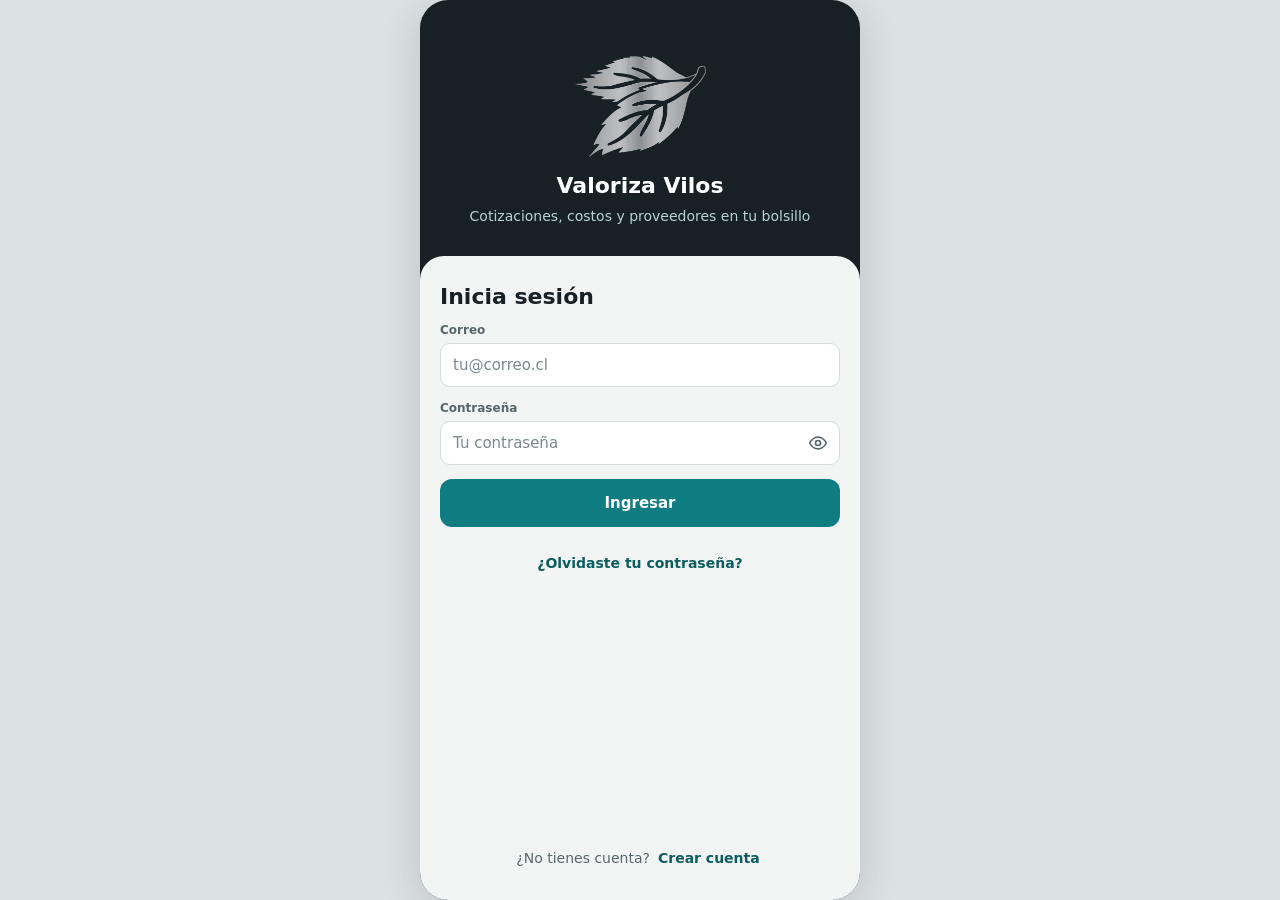
==== index.html @ d871b521 "Valoriza Vilos: app de cotizaciones con Supabase Cotizaciones, análisis de costos, proveedores, catá" ====
<!doctype html>
<html lang="es">
<head>
<meta charset="utf-8">
<meta name="viewport" content="width=device-width, initial-scale=1, viewport-fit=cover">
<meta name="theme-color" content="#172024">
<!-- Solo se ejecutan los scripts de la app: un texto que se cuele en la página no puede correr código. -->
<meta http-equiv="Content-Security-Policy" content="default-src 'self'; script-src 'self'; style-src 'self' 'unsafe-inline' https://fonts.googleapis.com; font-src https://fonts.gstatic.com; img-src 'self' data:; connect-src https://jrmqekojefcoanpzoxku.supabase.co; object-src 'none'; base-uri 'none'; form-action 'none'">
<title>Valoriza Vilos</title>
<link rel="icon" type="image/png" href="assets/logo.png">
<link rel="preconnect" href="https://fonts.googleapis.com">
<link rel="preconnect" href="https://fonts.gstatic.com" crossorigin>
<link href="https://fonts.googleapis.com/css2?family=Inter:wght@400;500;600;700&display=swap" rel="stylesheet">
<link rel="stylesheet" href="css/styles.css">
</head>
<body>
<div id="app"></div>
<noscript>Valoriza Vilos necesita JavaScript para funcionar.</noscript>
<script src="js/utils.js"></script>
<script src="js/icons.js"></script>
<script src="js/data.js"></script>
<script src="js/cloud.js"></script>
<script src="js/store.js"></script>
<script src="js/model.js"></script>
<script src="js/views/shell.js"></script>
<script src="js/views/auth.js"></script>
<script src="js/views/quotes.js"></script>
<script src="js/views/costs.js"></script>
<script src="js/views/providers.js"></script>
<script src="js/views/market.js"></script>
<script src="js/views/theme.js"></script>
<script src="js/views/catalog.js"></script>
<script src="js/dom.js"></script>
<script src="js/actions.js"></script>
<script src="js/app.js"></script>
</body>
</html>
---- css/styles.css ----
/* Valoriza Vilos — estilos.
   Los colores de acento (--acc*, --brand, --bg) los fija la app según la paleta elegida. */
:root {
  --acc: #0E7C80; --acc-d: #0A5E61; --acc-s: #E3F2F2; --acc-b: #BFD9DA; --acc-l: #4FC6C9;
  --brand: #172024; --bg: #F3F5F5;
  --ink: #172024; --ink-2: #3D4D52; --muted: #55666B; --placeholder: #7A898D;
  --surface: #FFFFFF; --surface-2: #F6F8F8; --track: #E9EEEE;
  --line: #E3E8E9; --line-input: #D5DDDE; --dash: #C9D3D4;
  --on-brand: #FFFFFF; --on-brand-2: #B6D3D4; --on-brand-3: #CFDADB;
  --danger: #B3261E; --danger-line: #EBD3D1; --danger-ink: #9A2A1F; --danger-bg: #FBEAE8;
  --warn-ink: #7A4B00; --warn-bg: #FFF3D6;
}

* { box-sizing: border-box; }
html, body { margin: 0; height: 100%; }
body { background: #DCE2E3; font-family: Inter, system-ui, sans-serif; color: var(--ink); -webkit-font-smoothing: antialiased; }
a { color: var(--acc); }
a:hover { color: var(--acc-d); }
button { font: inherit; cursor: pointer; color: inherit; }
h1, h2, h3, p { margin: 0; }
ul { list-style: none; margin: 0; padding: 0; }
:focus-visible { outline: 2px solid var(--acc); outline-offset: 2px; }

.ic { width: 20px; height: 20px; fill: none; stroke: currentColor; stroke-width: 2; stroke-linecap: round; stroke-linejoin: round; flex-shrink: 0; }
.scroll { scrollbar-width: none; }
.scroll::-webkit-scrollbar { display: none; }
.grow { flex: 1; }
.visually-hidden { position: absolute; width: 1px; height: 1px; opacity: 0; overflow: hidden; }

/* ---------- Marco de la app ---------- */
.app {
  position: relative; display: flex; flex-direction: column; overflow: hidden;
  width: 100%; max-width: 440px; height: 100vh; height: 100dvh; margin: 0 auto;
  background: var(--bg);
}
@media (min-width: 600px) {
  .app { height: min(100dvh, 900px); margin-top: max(0px, calc((100dvh - 900px) / 2)); border-radius: 28px; box-shadow: 0 8px 40px rgba(23, 32, 36, 0.16); }
}

/* ---------- Formularios ---------- */
.lbl { display: block; font-size: 12px; font-weight: 600; color: var(--muted); margin-bottom: 6px; }
.inp {
  width: 100%; height: 44px; border: 1px solid var(--line-input); border-radius: 10px; padding: 0 12px;
  font: inherit; font-size: 15px; background: var(--surface); color: var(--ink);
}
.inp:focus { outline: 2px solid var(--acc); outline-offset: -1px; border-color: var(--acc); }
.inp::placeholder { color: var(--placeholder); }
select.inp { padding: 0 8px; }
textarea.inp { height: 88px; padding: 10px 12px; resize: none; }
.inp-strong { font-weight: 600; }
.grid-2 { display: grid; grid-template-columns: repeat(2, minmax(0, 1fr)); gap: 10px; }
.grid-3 { display: grid; grid-template-columns: repeat(3, minmax(0, 1fr)); gap: 8px; }
.grid-2.tight { gap: 8px; }
.field-row { display: flex; gap: 8px; align-items: flex-end; }
.field-row > .grow { min-width: 0; }

/* ---------- Botones ---------- */
.btnp {
  flex: 1; min-height: 48px; display: flex; align-items: center; justify-content: center; gap: 8px;
  background: var(--acc); border: 0; color: #fff; border-radius: 12px; font-size: 15px; font-weight: 600; text-decoration: none;
}
.btnp:hover { color: #fff; background: var(--acc-d); }
.btn2 {
  flex: 1; min-height: 44px; display: flex; align-items: center; justify-content: center; gap: 8px;
  background: var(--surface); border: 1px solid var(--acc-b); color: var(--acc-d); border-radius: 12px; font-size: 14px; font-weight: 600;
}
.btn2.danger { color: var(--danger); border-color: var(--danger-line); }
.btn-block { flex: none; }
.icbtn {
  width: 44px; height: 44px; display: flex; align-items: center; justify-content: center; flex-shrink: 0;
  border-radius: 10px; border: 1px solid var(--danger-line); background: var(--surface); color: var(--danger);
}
.icon-btn {
  width: 44px; height: 44px; display: flex; align-items: center; justify-content: center; flex-shrink: 0;
  border: 1px solid var(--line); border-radius: 12px; background: var(--surface);
}
.linkbtn { align-self: center; min-height: 44px; padding: 0 12px; background: none; border: 0; color: var(--acc-d); font-size: 14px; font-weight: 600; }
.linkbtn.strong { padding: 0 4px; font-weight: 700; }
.danger-link { align-self: center; min-height: 44px; padding: 0 16px; background: none; border: 0; color: var(--danger); font-size: 14px; font-weight: 600; }
.btn-sm {
  flex-shrink: 0; min-height: 40px; padding: 0 12px; border-radius: 10px; background: var(--surface);
  border: 1px solid var(--acc-b); color: var(--acc-d); font-size: 13px; font-weight: 600;
}
.btn-row { display: flex; gap: 10px; }
.row:active { transform: scale(.99); }

/* ---------- Mensajes ---------- */
.alert { font-size: 13px; line-height: 1.4; color: var(--danger-ink); background: var(--danger-bg); padding: 10px 12px; border-radius: 10px; }
.notice { font-size: 13px; line-height: 1.4; color: var(--acc-d); background: var(--acc-s); padding: 10px 12px; border-radius: 10px; }
.warn { font-size: 13px; line-height: 1.5; color: var(--warn-ink); background: var(--warn-bg); padding: 10px 12px; border-radius: 10px; white-space: pre-line; }
.empty { border: 1.5px dashed var(--dash); border-radius: 16px; padding: 22px 20px; text-align: center; color: var(--muted); font-size: 14px; line-height: 1.5; }
.empty.lg { padding: 28px 20px; }
.lead { font-size: 14px; line-height: 1.5; color: var(--muted); }
.note { font-size: 13px; line-height: 1.5; color: var(--muted); }
.small { font-size: 12px; line-height: 1.4; color: var(--muted); }

/* ---------- Acceso ---------- */
.auth { flex: 1; display: flex; flex-direction: column; background: var(--brand); overflow-y: auto; }
.auth-hero { padding: 56px 24px 32px; display: flex; flex-direction: column; align-items: center; gap: 10px; text-align: center; }
.auth-logo { width: 132px; height: auto; display: block; margin-bottom: 6px; }
.auth-title { font-size: 22px; font-weight: 700; color: var(--on-brand); }
.auth-sub { font-size: 14px; color: var(--on-brand-2); }
.auth-head { padding: 20px 16px 24px; display: flex; align-items: center; gap: 12px; }
.auth-back { width: 44px; height: 44px; display: flex; align-items: center; justify-content: center; border: 1px solid #3A4A50; border-radius: 12px; background: transparent; color: var(--on-brand); }
.auth-eyebrow { font-size: 12px; color: var(--on-brand-2); }
.auth-head-title { font-size: 19px; font-weight: 700; color: var(--on-brand); }
.auth-sheet { flex: 1; background: var(--bg); border-radius: 24px 24px 0 0; padding: 28px 20px 20px; display: flex; flex-direction: column; gap: 14px; }
.auth-sheet.reg { padding-top: 24px; }
.h1 { font-size: 22px; font-weight: 700; }
.pass-field { position: relative; }
.pass-field .inp { padding-right: 52px; }
.pass-toggle { position: absolute; right: 0; top: 0; width: 44px; height: 44px; border: 0; background: none; color: var(--muted); display: flex; align-items: center; justify-content: center; }
.auth-switch { display: flex; justify-content: center; align-items: center; gap: 4px; font-size: 14px; color: var(--muted); }

/* ---------- Encabezado ---------- */
.topbar { display: flex; align-items: center; gap: 12px; padding: 14px 16px; background: var(--surface); border-bottom: 1px solid var(--line); flex-shrink: 0; min-height: 44px; }
.brand-badge { width: 44px; height: 44px; flex-shrink: 0; border-radius: 12px; background: var(--brand); display: flex; align-items: center; justify-content: center; }
.brand-badge img { width: 34px; height: auto; display: block; }
.topbar-text { display: flex; flex-direction: column; flex: 1; min-width: 0; }
.topbar-eyebrow { font-size: 12px; font-weight: 500; color: var(--muted); }
.topbar-title { font-size: 19px; font-weight: 700; white-space: nowrap; overflow: hidden; text-overflow: ellipsis; }
.avatar-btn { width: 44px; height: 44px; border-radius: 22px; border: 0; background: var(--acc-s); color: var(--acc-d); font-weight: 700; font-size: 14px; flex-shrink: 0; }
.avatar { width: 44px; height: 44px; border-radius: 22px; background: var(--brand); color: var(--acc-l); display: flex; align-items: center; justify-content: center; font-weight: 700; font-size: 14px; flex-shrink: 0; }

/* Menú de cuenta */
.layer { position: absolute; inset: 0; z-index: 30; }
.scrim { position: absolute; inset: 0; background: rgba(23, 32, 36, 0.25); border: 0; }
.popover { position: absolute; top: 70px; right: 12px; width: 268px; background: var(--surface); border-radius: 16px; box-shadow: 0 12px 32px rgba(23, 32, 36, 0.18); padding: 16px; display: flex; flex-direction: column; gap: 14px; }
.who { display: flex; align-items: center; gap: 12px; }
.who-text { display: flex; flex-direction: column; min-width: 0; }
.who-name { font-size: 15px; font-weight: 700; }
.who-mail { font-size: 13px; color: var(--muted); }
.ellipsis { white-space: nowrap; overflow: hidden; text-overflow: ellipsis; }

/* ---------- Contenido ---------- */
.main { flex: 1; overflow-y: auto; padding: 16px; display: flex; flex-direction: column; gap: 16px; }
.stack { display: flex; flex-direction: column; gap: 16px; }
.stack-14 { display: flex; flex-direction: column; gap: 14px; }
.stack-12 { display: flex; flex-direction: column; gap: 12px; }
.stack-10 { display: flex; flex-direction: column; gap: 10px; }
.pad-fab { padding-bottom: 72px; }
.card { background: var(--surface); border: 1px solid var(--line); border-radius: 16px; padding: 16px; display: flex; flex-direction: column; gap: 12px; }
.card.compact { padding: 14px; gap: 10px; }
.card.gap-10 { gap: 10px; }
.card.gap-14 { gap: 14px; }
.card-head { display: flex; flex-direction: column; gap: 4px; }
.card-head.tight { gap: 2px; }
.h2 { font-size: 17px; font-weight: 700; }
.h2.sm { font-size: 16px; }
.h3 { font-size: 14px; font-weight: 700; margin-top: 6px; }
.section-head { display: flex; align-items: baseline; justify-content: space-between; gap: 8px; }
.count { font-size: 13px; color: var(--muted); flex-shrink: 0; }

.hero-card { background: var(--brand); color: var(--on-brand); border-radius: 18px; padding: 18px; display: flex; flex-direction: column; gap: 6px; }
.hero-card.sm { padding: 16px; }
.hero-label { font-size: 13px; color: var(--on-brand-2); }
.hero-amount { font-size: 30px; font-weight: 700; letter-spacing: -0.5px; }
.hero-meta { font-size: 13px; color: var(--on-brand-3); }
.hero-title { font-size: 18px; font-weight: 700; }
.hero-text { font-size: 13px; line-height: 1.5; color: var(--on-brand-3); }

/* Filas de lista */
.list { display: flex; flex-direction: column; gap: 10px; }
.row-card { display: flex; align-items: center; gap: 12px; width: 100%; text-align: left; background: var(--surface); border: 1px solid var(--line); border-radius: 14px; padding: 14px; }
.tile-icon { width: 44px; height: 44px; border-radius: 12px; background: var(--acc-s); color: var(--acc); display: flex; align-items: center; justify-content: center; flex-shrink: 0; }
.row-main { display: flex; flex-direction: column; gap: 2px; flex: 1; min-width: 0; }
.row-title { font-size: 15px; font-weight: 600; white-space: nowrap; overflow: hidden; text-overflow: ellipsis; }
.row-sub { font-size: 13px; color: var(--muted); }
.row-end { display: flex; flex-direction: column; align-items: flex-end; gap: 2px; flex-shrink: 0; }
.row-amount { font-size: 15px; font-weight: 700; }
.row-amount.acc { color: var(--acc-d); }
.row-meta { font-size: 12px; color: var(--muted); }
.sub-row { display: flex; justify-content: space-between; align-items: center; gap: 8px; width: 100%; min-height: 48px; padding: 0 12px; background: var(--surface-2); border: 1px solid var(--line); border-radius: 12px; text-align: left; }
.sub-row-title { font-size: 14px; font-weight: 600; }

/* ---------- Cotización ---------- */
.code-pill { height: 44px; display: flex; align-items: center; padding: 0 12px; border-radius: 10px; background: var(--acc-s); color: var(--acc-d); font-weight: 700; font-size: 15px; }
.subtotal { height: 44px; display: flex; flex-direction: column; align-items: flex-end; justify-content: center; }
.subtotal-label { font-size: 12px; color: var(--muted); }
.subtotal-value { font-size: 17px; font-weight: 700; }
.align-end { align-items: end; }

/* Barras inferiores */
.bottom-bar { flex-shrink: 0; background: var(--surface); border-top: 1px solid var(--line); padding: 12px 16px 16px; display: flex; flex-direction: column; gap: 10px; }
.bottom-bar.row-dir { flex-direction: row; }
.bottom-bar .btnp.wide { flex: 2; }
.totals { display: flex; justify-content: space-between; align-items: flex-end; }
.totals-side { display: flex; flex-direction: column; gap: 2px; font-size: 12px; color: var(--muted); }
.totals-main { display: flex; flex-direction: column; align-items: flex-end; }
.totals-label { font-size: 12px; color: var(--muted); }
.totals-value { font-size: 22px; font-weight: 700; }
.totals-value.acc { color: var(--acc-d); }

.fab {
  position: absolute; right: 16px; bottom: 92px; z-index: 5; min-height: 52px; padding: 0 20px;
  display: flex; align-items: center; gap: 8px; border: 0; border-radius: 26px; background: var(--acc); color: #fff;
  font-size: 15px; font-weight: 600; box-shadow: 0 6px 16px rgba(14, 124, 128, 0.35);
}

/* Navegación */
.nav { flex-shrink: 0; display: grid; grid-template-columns: repeat(5, minmax(0, 1fr)); gap: 2px; background: var(--surface); border-top: 1px solid var(--line); padding: 8px 8px 14px; }
.tab { display: flex; flex-direction: column; align-items: center; justify-content: center; gap: 4px; min-height: 52px; padding: 0 2px; background: none; border: 0; font-size: 11px; font-weight: 600; color: var(--muted); border-radius: 12px; }
.tab[aria-current="page"] { color: var(--acc); background: var(--acc-s); }

/* Hoja inferior del catálogo */
.sheet-layer { position: absolute; inset: 0; z-index: 20; background: rgba(23, 32, 36, 0.45); display: flex; flex-direction: column; }
.sheet-close { flex: 1; background: transparent; border: 0; }
.sheet { background: var(--surface); border-radius: 20px 20px 0 0; padding: 10px 16px 20px; max-height: 70%; overflow-y: auto; display: flex; flex-direction: column; gap: 8px; }
.grabber { width: 40px; height: 4px; border-radius: 2px; background: var(--line-input); align-self: center; margin-bottom: 6px; }
.sheet-title { font-size: 17px; font-weight: 700; margin-bottom: 4px; }
.pick-row { display: flex; align-items: center; gap: 12px; width: 100%; min-height: 56px; text-align: left; background: var(--surface-2); border: 1px solid var(--line); border-radius: 12px; padding: 10px 12px; }
.pick-add { width: 36px; height: 36px; border-radius: 10px; background: var(--acc); color: #fff; display: flex; align-items: center; justify-content: center; }

/* ---------- Hoja de cotización (tamaño carta) ---------- */
.sheet-tools { display: flex; justify-content: space-between; align-items: center; }
.paper-wrap { overflow: auto; background: #E4E9EA; border-radius: 14px; padding: 12px; }
.doc { width: 612px; min-height: 792px; background: #fff; padding: 40px 40px 28px; display: flex; flex-direction: column; gap: 18px; color: #1F2A2E; font-size: 11px; line-height: 1.45; box-shadow: 0 2px 10px rgba(23, 32, 36, 0.12); }
.doc.fit { zoom: 0.545; }
.doc-head { display: flex; justify-content: space-between; align-items: flex-start; gap: 20px; }
.doc-brand { display: flex; gap: 14px; align-items: flex-start; min-width: 0; }
.doc-logo { width: 76px; height: 76px; object-fit: contain; flex-shrink: 0; }
.doc-mono { width: 64px; height: 64px; border-radius: 10px; background: var(--brand); color: #fff; display: flex; align-items: center; justify-content: center; font-size: 22px; font-weight: 700; flex-shrink: 0; }
.doc-co { display: flex; flex-direction: column; gap: 1px; min-width: 0; }
.doc-co-name { font-size: 16px; font-weight: 700; color: #111A1D; }
.doc-muted { color: var(--muted); }
.doc-acc { color: var(--acc-d); }
.doc-badge { flex-shrink: 0; width: 170px; border: 2px solid var(--acc); border-radius: 8px; overflow: hidden; text-align: center; }
.doc-badge-title { background: var(--acc); color: #fff; font-size: 13px; font-weight: 700; letter-spacing: 3px; padding: 6px 0; }
.doc-badge-body { padding: 8px 10px; display: flex; flex-direction: column; gap: 2px; }
.doc-badge-num { font-size: 16px; font-weight: 700; }
.doc-box { border: 1px solid #DDE3E4; border-radius: 8px; padding: 10px 12px; display: flex; flex-direction: column; gap: 6px; }
.doc-kicker { font-size: 9px; font-weight: 700; letter-spacing: 1.5px; color: var(--acc-d); }
.doc-dl { display: grid; grid-template-columns: 70px 1fr; row-gap: 3px; column-gap: 6px; margin: 0; }
.doc-dl.wide { grid-template-columns: 82px 1fr; }
.doc-dl dt { color: var(--muted); }
.doc-dl dd { margin: 0; }
.strong { font-weight: 600; }
.doc-table { border: 1px solid #DDE3E4; border-radius: 8px; overflow: hidden; }
.doc-tr { display: grid; grid-template-columns: 24px 1fr 50px 44px 34px 76px 82px; gap: 6px; padding: 7px 10px; border-top: 1px solid #EEF2F2; }
.doc-tr.alt { background: #F7F9F9; }
.doc-tr.th { background: var(--acc); color: #fff; font-size: 10px; font-weight: 700; border-top: 0; }
.num { text-align: right; }
.doc-empty { padding: 14px; text-align: center; color: var(--muted); }
.doc-foot { display: flex; justify-content: space-between; align-items: flex-start; gap: 20px; }
.doc-obs { flex: 1; min-width: 0; display: flex; flex-direction: column; gap: 4px; }
.doc-obs-text { white-space: pre-line; color: var(--ink-2); }
.doc-totals { width: 220px; flex-shrink: 0; border: 1px solid #DDE3E4; border-radius: 8px; overflow: hidden; }
.doc-totals > div { display: flex; justify-content: space-between; padding: 7px 12px; }
.doc-totals > div + div { border-top: 1px solid #EEF2F2; }
.doc-totals > .total { padding: 9px 12px; background: var(--acc-s); color: var(--acc-d); font-size: 14px; font-weight: 700; border-top: 0; }
.doc-sign { display: flex; justify-content: flex-end; }
.doc-sign > div { width: 210px; display: flex; flex-direction: column; align-items: center; gap: 1px; text-align: center; }
.doc-sign-line { width: 100%; border-top: 1px solid #1F2A2E; margin-bottom: 4px; }
.doc-footer { border-top: 2px solid var(--acc); padding-top: 8px; display: flex; justify-content: space-between; gap: 12px; font-size: 9px; color: var(--muted); }

/* ---------- Costos ---------- */
.zone-row { display: flex; gap: 8px; align-items: center; }
.zone-row > .inp { flex: 1; min-width: 0; }
.suffix { position: relative; width: 92px; flex-shrink: 0; }
.suffix .inp { padding-right: 28px; }
.suffix-mark { position: absolute; right: 12px; top: 12px; font-size: 15px; color: var(--muted); }
.bar-row { display: flex; flex-direction: column; gap: 4px; }
.bar-head { display: flex; justify-content: space-between; font-size: 13px; }
.bar { height: 6px; border-radius: 3px; background: var(--track); overflow: hidden; display: block; }
.bar-fill { display: block; height: 6px; border-radius: 3px; background: var(--acc); }
.summary { display: flex; flex-direction: column; gap: 6px; font-size: 14px; border-top: 1px solid var(--line); padding-top: 10px; }
.summary > div { display: flex; justify-content: space-between; }
.summary dt { color: var(--muted); }
.summary dd { margin: 0; font-weight: 600; }
.summary dd.bold { font-weight: 700; }

/* ---------- Proveedores ---------- */
.segmented { display: grid; grid-template-columns: repeat(2, minmax(0, 1fr)); gap: 4px; padding: 4px; background: #E6EBEB; border-radius: 12px; }
.seg-btn { min-height: 40px; border: 0; border-radius: 9px; font-size: 14px; font-weight: 600; background: transparent; color: var(--muted); }
.seg-btn[aria-pressed="true"] { background: var(--surface); color: var(--acc-d); }
.prov-row { display: flex; align-items: center; gap: 8px; background: var(--surface); border: 1px solid var(--line); border-radius: 14px; padding: 10px; }
.prov-open { display: flex; align-items: center; gap: 12px; flex: 1; min-width: 0; min-height: 48px; text-align: left; background: none; border: 0; padding: 0; }
.prov-text { display: flex; flex-direction: column; gap: 2px; min-width: 0; }
.sq-action { width: 44px; height: 44px; border-radius: 10px; background: var(--acc-s); color: var(--acc); display: flex; align-items: center; justify-content: center; flex-shrink: 0; }
.contact-grid { display: grid; grid-template-columns: repeat(3, minmax(0, 1fr)); gap: 8px; }
.contact-btn { min-height: 64px; display: flex; flex-direction: column; align-items: center; justify-content: center; gap: 4px; background: var(--surface); border: 1px solid var(--line); border-radius: 14px; color: var(--acc-d); font-size: 13px; font-weight: 600; text-decoration: none; }
a[aria-disabled="true"] { opacity: .5; pointer-events: none; }
.sp-card { border: 1px solid var(--line); border-radius: 12px; padding: 10px; display: flex; flex-direction: column; gap: 8px; }
.pill { align-self: flex-start; font-size: 12px; font-weight: 700; padding: 4px 10px; border-radius: 999px; }
.pill.best { background: var(--acc-s); color: var(--acc-d); }
.pill.worse { background: var(--danger-bg); color: var(--danger-ink); }
.pill.neutral { background: #EEF1F1; color: var(--muted); }
.pill.outline { padding: 3px 10px; background: var(--surface); border: 1px solid var(--acc-b); color: var(--acc-d); }
.cmp-row { display: flex; flex-direction: column; gap: 6px; width: 100%; text-align: left; padding: 10px 12px; border-radius: 12px; border: 1px solid var(--line); background: var(--surface); }
.cmp-row.best { border-color: var(--acc); background: var(--acc-s); }
.cmp-line { display: flex; justify-content: space-between; align-items: center; gap: 8px; width: 100%; }
.cmp-name { font-size: 14px; font-weight: 600; min-width: 0; overflow: hidden; text-overflow: ellipsis; white-space: nowrap; }
.cmp-price { font-size: 15px; font-weight: 700; flex-shrink: 0; }
.cmp-row .bar { flex: 1; background: #E1E7E8; }
.cmp-row .bar-fill { background: #9AB0B3; }
.cmp-row.best .bar-fill { background: var(--acc); }
.cmp-diff { font-size: 12px; font-weight: 700; color: var(--danger-ink); flex-shrink: 0; }
.cmp-row.best .cmp-diff { color: var(--acc-d); }
.saving { font-size: 13px; font-weight: 600; color: var(--acc-d); line-height: 1.4; }

/* ---------- Mercado ---------- */
.chips { display: flex; gap: 6px; overflow-x: auto; padding-bottom: 2px; }
.chip { flex-shrink: 0; min-height: 40px; padding: 0 14px; border-radius: 20px; font-size: 13px; font-weight: 600; white-space: nowrap; background: var(--surface); color: var(--ink-2); border: 1px solid var(--line-input); }
.chip[aria-pressed="true"] { background: var(--acc); color: #fff; border-color: var(--acc); }
.mkt-card { background: var(--surface); border: 1px solid var(--line); border-radius: 14px; padding: 14px; display: flex; flex-direction: column; gap: 8px; }
.mkt-top { display: flex; justify-content: space-between; align-items: flex-start; gap: 10px; }
.mkt-avg { font-size: 16px; font-weight: 700; color: var(--acc-d); }
.mkt-range { display: flex; justify-content: space-between; font-size: 13px; color: var(--ink-2); background: var(--surface-2); border-radius: 10px; padding: 8px 10px; }
.mkt-foot { display: flex; justify-content: space-between; align-items: center; gap: 8px; }
.footnotes { display: flex; flex-direction: column; gap: 8px; font-size: 12px; line-height: 1.5; color: var(--muted); }
.bold { font-weight: 700; }

/* ---------- Diseño y empresa ---------- */
.logo-row { display: flex; gap: 14px; align-items: center; }
.logo-box { width: 84px; height: 84px; border-radius: 14px; border: 1px dashed var(--dash); background: var(--surface-2); display: flex; align-items: center; justify-content: center; overflow: hidden; flex-shrink: 0; }
.logo-box img { max-width: 76px; max-height: 76px; object-fit: contain; }
.logo-box span { font-size: 22px; font-weight: 700; color: var(--placeholder); }
.logo-actions { display: flex; flex-direction: column; gap: 6px; flex: 1; min-width: 0; }
.logo-actions label.btn2 { flex: none; cursor: pointer; }
.logo-actions input:focus-visible + label, .logo-actions label:focus-within { outline: 2px solid var(--acc); outline-offset: 2px; }
.remove-logo { align-self: flex-start; min-height: 36px; padding: 0 4px; background: none; border: 0; color: var(--danger); font-size: 13px; font-weight: 600; }
.cond-grid { display: grid; grid-template-columns: 110px minmax(0, 1fr); gap: 10px; }
.colors-title { margin: 4px 0 -4px; }
.pal-preview { border-radius: 18px; overflow: hidden; border: 1px solid var(--line); }
.pal-head { padding: 16px; display: flex; align-items: center; gap: 12px; }
.pal-head img { width: 44px; height: auto; display: block; }
.pal-body { padding: 16px; display: flex; flex-direction: column; gap: 10px; }
.pal-card { background: #fff; border: 1px solid var(--line); border-radius: 12px; padding: 12px; display: flex; justify-content: space-between; align-items: center; }
.pal-btn { min-height: 44px; border-radius: 12px; color: #fff; display: flex; align-items: center; justify-content: center; font-weight: 600; font-size: 15px; }
.presets { display: grid; grid-template-columns: repeat(2, minmax(0, 1fr)); gap: 8px; }
.preset { display: flex; flex-direction: column; gap: 8px; text-align: left; padding: 12px; border-radius: 14px; background: var(--surface); border: 2px solid var(--line); }
.preset[aria-pressed="true"] { border-color: var(--acc); }
.swatches { display: flex; gap: 4px; }
.swatch { width: 24px; height: 24px; border-radius: 12px; }
.swatch.bg { width: 22px; height: 22px; border: 1px solid var(--line-input); }
.preset-name { font-size: 14px; font-weight: 600; }
.color-row { display: flex; align-items: center; justify-content: space-between; gap: 12px; }
.color-label { display: flex; flex-direction: column; gap: 2px; min-width: 0; }
.color-name { font-size: 14px; font-weight: 600; }
.color-ctrl { display: flex; align-items: center; gap: 8px; flex-shrink: 0; }
.hex { font-size: 13px; color: var(--muted); font-family: ui-monospace, monospace; }
.color-inp { width: 52px; height: 44px; border: 1px solid var(--line-input); border-radius: 10px; padding: 2px; background: #fff; cursor: pointer; }

/* ---------- Catálogo ---------- */
.cat-card { background: var(--surface); border: 1px solid var(--line); border-radius: 14px; padding: 12px; display: flex; flex-direction: column; gap: 8px; }
.cat-top { display: flex; gap: 8px; align-items: center; }

@media (prefers-reduced-motion: reduce) { .row:active { transform: none; } }

/* Utilidades de espaciado */
.stack-8 { display: flex; flex-direction: column; gap: 8px; }
.grid-2.gap-12 { gap: 12px; }
.card.gap-8 { gap: 8px; }
.row-title.wrap { white-space: normal; }
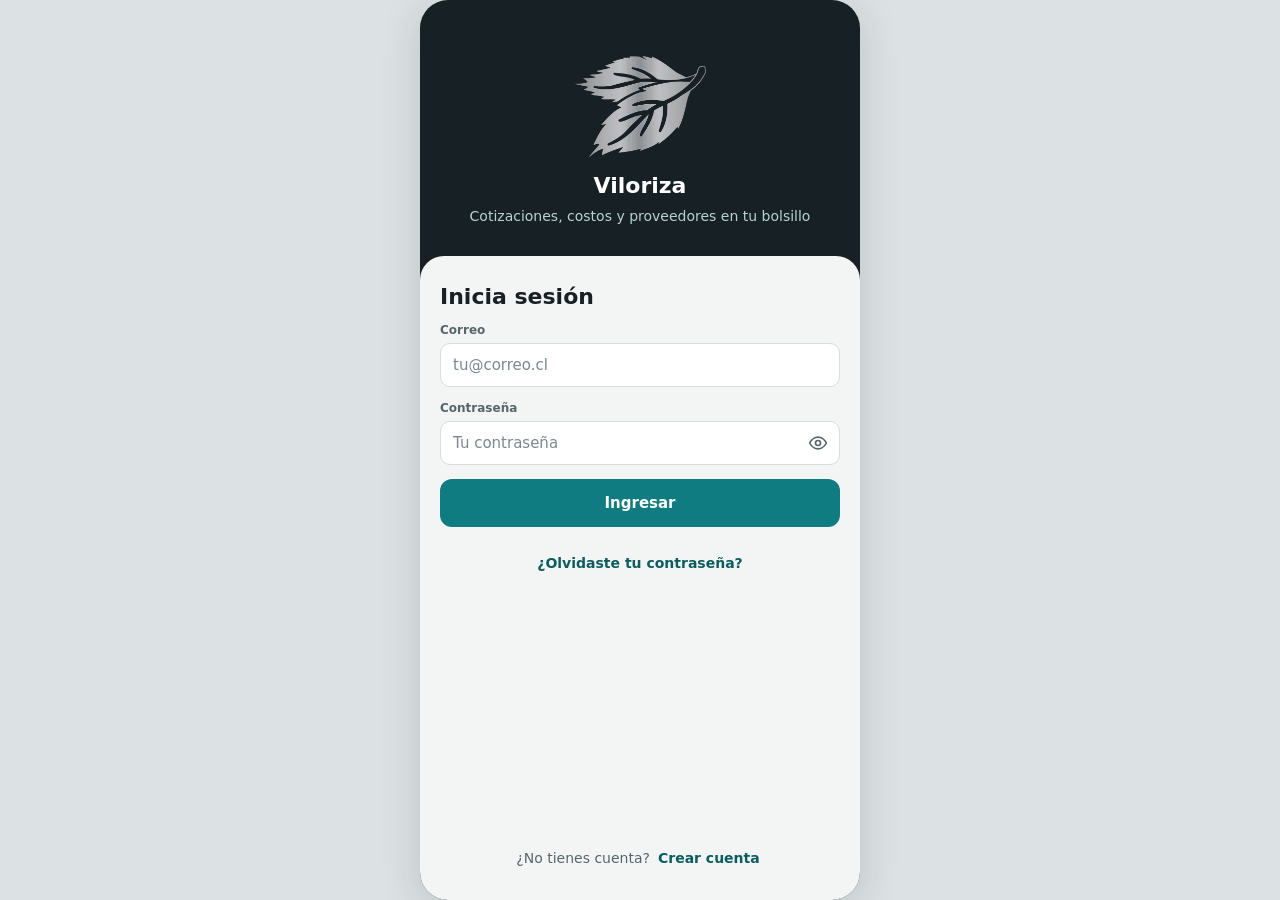
==== commit e3590fdc: "Renombra la app a Viloriza Co-Authored-By: Claude Opus 5.5 <noreply@anthropic.com>" ====
--- a/index.html
+++ b/index.html
@@ -6,8 +6,14 @@
 <meta name="theme-color" content="#172024">
 <!-- Solo se ejecutan los scripts de la app: un texto que se cuele en la página no puede correr código. -->
 <meta http-equiv="Content-Security-Policy" content="default-src 'self'; script-src 'self'; style-src 'self' 'unsafe-inline' https://fonts.googleapis.com; font-src https://fonts.gstatic.com; img-src 'self' data:; connect-src https://jrmqekojefcoanpzoxku.supabase.co; object-src 'none'; base-uri 'none'; form-action 'none'">
-<title>Valoriza Vilos</title>
+<title>Viloriza</title>
 <link rel="icon" type="image/png" href="assets/logo.png">
+<link rel="manifest" href="manifest.webmanifest">
+<link rel="apple-touch-icon" href="assets/apple-touch-icon.png">
+<meta name="apple-mobile-web-app-capable" content="yes">
+<meta name="mobile-web-app-capable" content="yes">
+<meta name="apple-mobile-web-app-title" content="Viloriza">
+<meta name="apple-mobile-web-app-status-bar-style" content="black">
 <link rel="preconnect" href="https://fonts.googleapis.com">
 <link rel="preconnect" href="https://fonts.gstatic.com" crossorigin>
 <link href="https://fonts.googleapis.com/css2?family=Inter:wght@400;500;600;700&display=swap" rel="stylesheet">
@@ -15,7 +21,7 @@
 </head>
 <body>
 <div id="app"></div>
-<noscript>Valoriza Vilos necesita JavaScript para funcionar.</noscript>
+<noscript>Viloriza necesita JavaScript para funcionar.</noscript>
 <script src="js/utils.js"></script>
 <script src="js/icons.js"></script>
 <script src="js/data.js"></script>
--- a/css/styles.css
+++ b/css/styles.css
@@ -1,4 +1,4 @@
-/* Valoriza Vilos — estilos.
+/* Viloriza — estilos.
    Los colores de acento (--acc*, --brand, --bg) los fija la app según la paleta elegida. */
 :root {
   --acc: #0E7C80; --acc-d: #0A5E61; --acc-s: #E3F2F2; --acc-b: #BFD9DA; --acc-l: #4FC6C9;
@@ -352,3 +352,4 @@
 .grid-2.gap-12 { gap: 12px; }
 .card.gap-8 { gap: 8px; }
 .row-title.wrap { white-space: normal; }
+.install-hint { text-align: center; }
